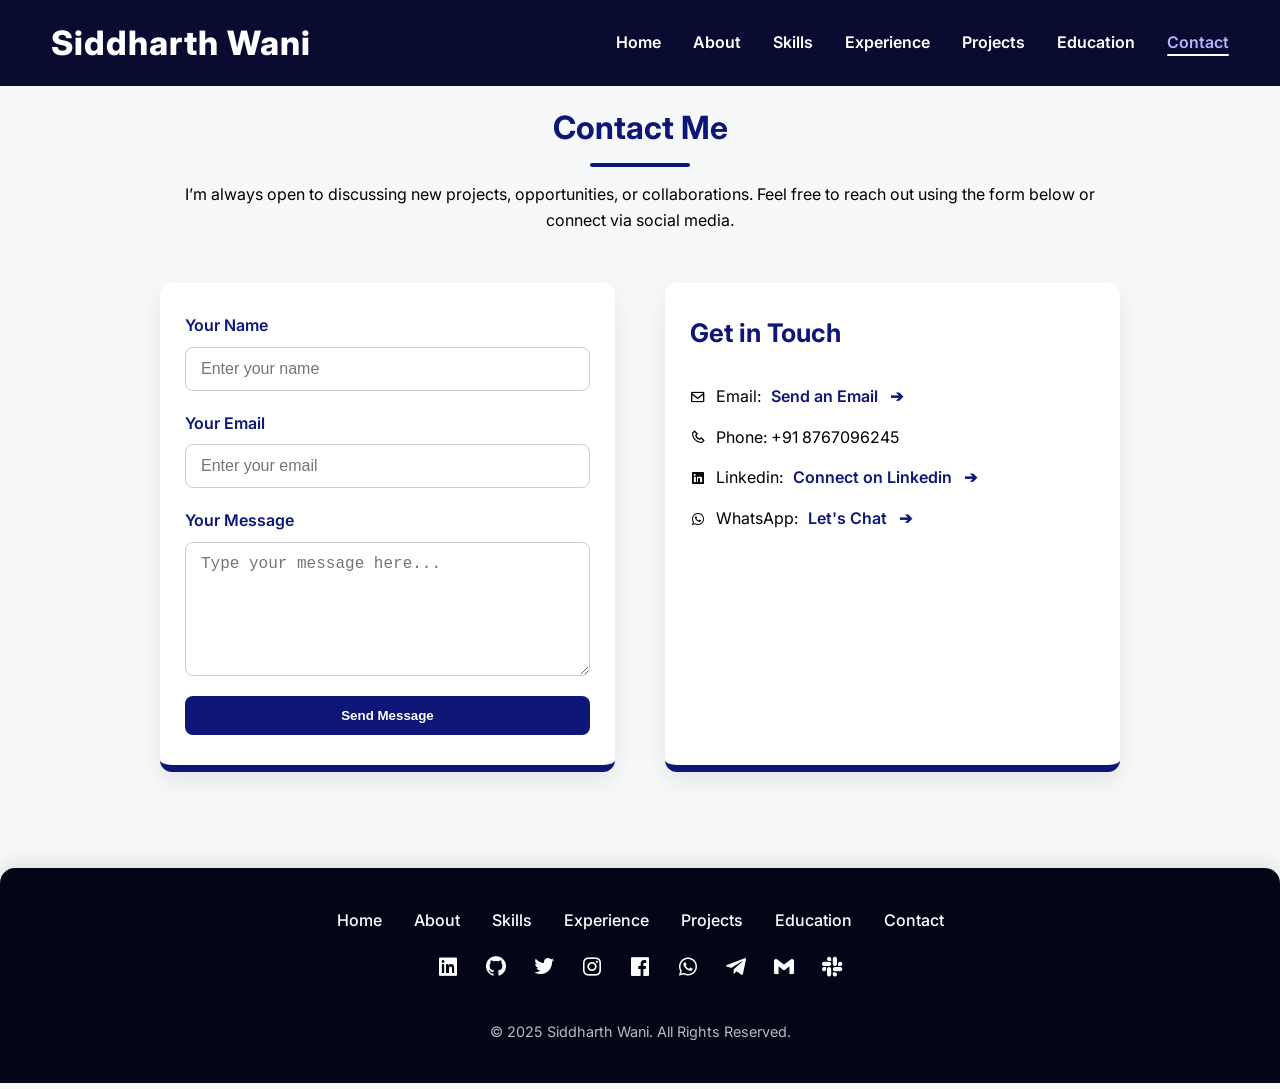
==== contact.html @ 77d68a28 "Add files via upload" ====
<!DOCTYPE html>
<html lang="en">

<head>
  <meta charset="UTF-8">
  <meta name="viewport" content="width=device-width, initial-scale=1.0">
  <title>Contact | Siddharth Wani</title>
  <link href="https://fonts.googleapis.com/css2?family=Inter:wght@400;600;700&display=swap" rel="stylesheet">
  <link rel="stylesheet" href="style.css">
  <link href="https://unpkg.com/boxicons@2.1.4/css/boxicons.min.css" rel="stylesheet">

</head>

<body>
  <!-- Navbar -->
  <header>
    <nav class="navbar">
      <div class="logo">Siddharth Wani</div>
      <ul class="nav-links">
        <li><a href="index.html">Home</a></li>
        <li><a href="about.html">About</a></li>
        <li><a href="skills.html">Skills</a></li>
        <li><a href="experience.html">Experience</a></li>
        <li><a href="projects.html">Projects</a></li>
        <li><a href="education.html">Education</a></li>
        <li><a href="contact.html" class="active">Contact</a></li>
      </ul>
      <div class="hamburger"><span></span><span></span><span></span></div>
    </nav>
  </header>

  <!-- Contact Section -->
  <section class="contact-section">
    <h2>Contact Me</h2>
    <p class="contact-intro">I’m always open to discussing new projects, opportunities, or collaborations. Feel free to
      reach out using the form below or connect via social media.</p>
    <div class="contact-container">
      <form class="contact-form fade-in" action="#" method="post">
        <div class="form-group">
          <label for="name">Your Name</label>
          <input type="text" id="name" name="name" placeholder="Enter your name" required>
        </div>
        <div class="form-group">
          <label for="email">Your Email</label>
          <input type="email" id="email" name="email" placeholder="Enter your email" required>
        </div>
        <div class="form-group">
          <label for="message">Your Message</label>
          <textarea id="message" name="message" rows="6" placeholder="Type your message here..." required></textarea>
        </div>
        <button type="submit" class="btn-primary">Send Message</button>
      </form>
      <div class="contact-info fade-in">
        <h3>Get in Touch</h3>
        <p><i class='bx bx-envelope'></i> Email: <a
            href="https://mail.google.com/mail/?view=cm&fs=1&to=wanisiddharthb@gmail.com&su=Hello%20Siddharth&body=I%20want%20to%20connect%20with%20you"
            target="_blank">Send an Email</a></p>
        <p><i class='bx bx-phone'></i> Phone: +91 8767096245</p>
        <p><i class='bx bxl-linkedin-square'></i> Linkedin: <a href="https://www.linkedin.com/in/siddharthwani/"
            target="_blank">Connect on Linkedin</a></p>
        <p><i class='bx bxl-whatsapp'></i> WhatsApp: <a href="https://wa.me/918767096245" target="_blank">Let's Chat</a></p>

      </div>
  </section>

  <footer class="footer">
  <div class="footer-container">
    <!-- Quick Links -->
    <ul class="footer-links">
      <li><a href="index.html">Home</a></li>
      <li><a href="about.html">About</a></li>
      <li><a href="skills.html">Skills</a></li>
      <li><a href="experience.html">Experience</a></li>
      <li><a href="projects.html">Projects</a></li>
      <li><a href="education.html">Education</a></li>
      <li><a href="contact.html">Contact</a></li>
    </ul>

    <!-- Social Icons -->
<div class="social">
  <a href="https://www.linkedin.com/in/siddharthwani/" target="_blank">
    <i class='bx bxl-linkedin-square'></i>
  </a>
  <a><i class='bx bxl-github'></i></a>
  <a><i class='bx bxl-twitter'></i></a>
  <a href="https://www.instagram.com/siddharthbwani?igsh=bHFyMXdpeGRtMmJ3" target="_blank">
    <i class='bx bxl-instagram'></i>
  </a>
  <a><i class='bx bxl-facebook-square'></i></a>
  <a href="https://wa.me/918767096245" target="_blank">
    <i class='bx bxl-whatsapp'></i>
  </a>
  <a><i class='bx bxl-telegram'></i></a>

 <a href="https://mail.google.com/mail/?view=cm&fs=1&to=wanisiddharthb@gmail.com&su=Hello%20Siddharth&body=I%20want%20to%20connect%20with%20you" target="_blank">
  <i class='bx bxl-gmail'></i>
</a>

  <a><i class='bx bxl-slack'></i></a>
</div>


  <!-- Copyright -->
  <div class="copyright">
    <p>© 2025 Siddharth Wani. All Rights Reserved.</p>
  </div>
</footer>


  <script src="script.js"></script>
</body>

</html>
---- style.css ----
/* ======================================== Global Reset & Body ======================================== */
* {
  margin: 0;
  padding: 0;
  box-sizing: border-box;
  scroll-behavior: smooth;
}

body {
  font-family: 'Inter', sans-serif;
  background: #f7f8fa;
  /* Light professional background */
  color: #1c1c1c;
  line-height: 1.6;
  overflow-x: hidden;
}

a {
  text-decoration: none;
  color: inherit;
}

img {
  max-width: 100%;
  display: block;
}

/* ======================================== Navbar ======================================== */
.navbar {
  display: flex;
  justify-content: space-between;
  align-items: center;
  padding: 1rem 4%;
  background: #090c30;
  box-shadow: 0 2px 12px rgba(0, 0, 0, 0.010);
  position: sticky;
  top: 0;
  z-index: 1000;
  transition: all 0.3s ease;
}

.navbar.scrolled {
  box-shadow: 0 6px 25px rgba(0, 0, 0, 0.5);
}

.navbar .logo {
  font-size: 2.1rem;
  font-weight: 800;
  color: #ffffff;
  /* Dark professional logo color */
  letter-spacing: 1px;
  transition: all 0.3s ease;
}

.navbar .logo:hover {
  color: #afb5fe;
  transform: scale(1.05);
}

.nav-links {
  display: flex;
  gap: 2rem;
  align-items: center;
  
}
.nav-links a {
  -webkit-user-drag: none; /* Safari & Chrome */
  user-drag: none;         /* Standard */
  -webkit-touch-callout: none; /* Disable long-press menu on iOS */
}


.nav-links li {
  list-style: none;
  /* Remove dots */
}

.nav-links li a {
  font-weight: 600;
  color: #ffffff;
  position: relative;
  transition: all 0.3s ease;
}

.nav-links li a.active,
.nav-links li a:hover {
  color: #afb5fe;
}

.nav-links li a::after {
  content: '';
  position: absolute;
  width: 0%;
  height: 2px;
  bottom: -4px;
  left: 0;
  background: #ffffff;
  transition: 0.3s ease;
  border-radius: 2px;
}

.nav-links li a:hover::after,
.nav-links li a.active::after {
  width: 100%;
}

/* Hamburger Menu */
.hamburger {
  display: none;
  flex-direction: column;
  justify-content: space-between;
  width: 30px;
  height: 22px;
  cursor: pointer;
  z-index: 101;
}

.hamburger span {
  display: block;
  height: 3px;
  width: 100%;
  background-color: #ffffff;
  /* Line color */
  border-radius: 2px;
  transition: all 0.3s ease;
}

/* Hamburger Active Animation */
.hamburger.active span:nth-child(1) {
  transform: rotate(45deg) translate(5px, 5px);
}

.hamburger.active span:nth-child(2) {
  opacity: 0;
}

.hamburger.active span:nth-child(3) {
  transform: rotate(-45deg) translate(6px, -6px);
}

/* Nav Links for Mobile */
@media (max-width: 768px) {
  .nav-links {
    display: none;
    flex-direction: column;
    gap: 1.5rem;
    background: #fff;
    position: absolute;
    top: 100%;
    right: 2rem;
    width: 220px;
    padding: 1.5rem;
    box-shadow: 0 10px 25px rgba(0, 0, 0, 0.1);
    border-radius: 12px;
    z-index: 100;
  }

  .nav-links.active {
    display: flex;
  }

  .nav-links li a {
    text-align: left;
    /* Align text left */
    padding: 0.5rem 0;
    font-weight: 600;
    color: #000000;
    transition: color 0.3s;
  }

  .nav-links li a:hover,
  .nav-links li a.active {
    color: #0e1778;
  }

  .hamburger {
    display: flex;
  }
}

/* ======================================== Hero Section ======================================== */
.hero {
  display: flex;
  align-items: center;
  justify-content: space-between;
  padding: 5% 8%;
  flex-wrap: wrap;
  background: #ffffff;
  border-radius: 20px;
  border-bottom: 7px solid #0e1778;
  margin: 2rem auto;
  max-width: 1200px;
  position: relative;
  overflow: hidden;
  box-shadow: 0 15px 45px rgba(0, 0, 0, 0.08);
}

.hero-content {
  flex: 1;
  min-width: 280px;
  z-index: 2;
}

.hero-content h1 {
  font-size: 3.5rem;
  font-weight: 900;
  color: #0e1778;
  margin-bottom: 1rem;
  line-height: 1.2;
}

.hero-content p {
  font-size: 1.2rem;
  color: #000000;
  margin-bottom: 2rem;
}

.hero-content span {
  font-weight: 700;
  color: #0e1778;
}

.hero-btns a {
  display: inline-block;
  padding: 14px 35px;
  border-radius: 50px;
  font-weight: 600;
  margin-right: 1rem;
  transition: all 0.4s;
}

.btn-primary {
  background: #0e1778;
  color: #fff;
}

.btn-primary:hover {
  transform: translateY(-3px);
  box-shadow: 0 10px 25px rgba(61, 90, 128, 0.35);
}

.btn-secondary {
  background: #f0f0f0;
  color: #0e1778;
  border: 1px solid #0e1778;
}

.btn-secondary:hover {
  background: #e0e0e0;
  transform: translateY(-2px);
}

.hero-image img {
  width: 200px;
  border: solid #0e1778 5px;
  height: 200px;
  border-radius: 50%;
  /* Circular image */
  object-fit: cover;
  margin-left: 2rem;
  /* Distance between image and text */
  box-shadow: 0 20px 50px rgba(0, 0, 0, 0.15);
  transition: transform 0.5s ease;
}

.hero-image img:hover {
  transform: translateY(-10px);
}

/* ======================================== Highlights Section ======================================== */
.highlights {
  display: flex;
  justify-content: space-between;
  gap: 2rem;
  border-radius: 10px;
  margin: 3rem auto;
  max-width: 1200px;
  flex-wrap: wrap;
}

.highlight-card {
  flex: 1;
  min-width: 250px;
  background: #ffffff;
  padding: 2rem;
  border-bottom: 6px solid #0e1778;
  border-radius: 15px;
  box-shadow: 0 12px 40px rgba(0, 0, 0, 0.08);
  text-align: center;
  transition: transform 0.3s, box-shadow 0.3s;
}

.highlight-card i {
  font-size: 3rem;
  color: #0e1778;
  margin-bottom: 1rem;
}

.highlight-card h3 {
  font-size: 1.3rem;
  margin-bottom: 0.8rem;
  color: #0e1778;
}

.highlight-card p {
  color: #000000;
  font-size: 0.95rem;
}

.highlight-card:hover {
  transform: translateY(-5px);
  box-shadow: 0 20px 50px rgba(61, 90, 128, 0.2);
}
/* Card container alignment */
.highlight-card {
    background: #fff;
    padding: 25px 20px;
    border-radius: 12px;
    box-shadow: 0 10px 25px rgba(0,0,0,0.08);
    display: flex;
    flex-direction: column;
    align-items: center; /* center content horizontally */
    text-align: center;
    transition: transform 0.3s ease, box-shadow 0.3s ease;
}

.highlight-card:hover {
    transform: translateY(-5px);
    box-shadow: 0 15px 35px rgba(0,0,0,0.15);
}

/* Logo container to center logos */
.highlight-logo-container {
    width: 80px;      /* adjust container size */
    height: 80px;     /* adjust container size */
    display: flex;
    align-items: center;
    justify-content: center;
    margin-bottom: 15px;
}

/* Logo styling */
.highlight-logo {
    max-width: 100%;
    max-height: 100%;
    object-fit: contain; /* keeps logo proportion */
}

/* ======================================== Responsive Media Queries ======================================== */
@media (max-width: 1024px) {
  .hero {
    flex-direction: column-reverse;
    text-align: center;
  }

  .hero-image img {
    margin-left: 0;
    margin-bottom: 2rem;
  }

  .hero-btns a {
    margin-bottom: 1rem;
  }
}

@media (max-width: 768px) {
  .nav-links {
    display: none;
    flex-direction: column;
    gap: 1rem;
    background: #ffffff;
    position: absolute;
    top: 100%;
    right: 0;
    width: 100%;
    padding: 1.5rem 0;
    box-shadow: 0 5px 20px rgba(0, 0, 0, 0.1);
  }

  .nav-links.active {
    display: flex;
  }

  .hamburger {
    display: flex;
  }
}

/* ======================================== Footer - Professional & Responsive ======================================== */
.footer {
  background: #0e1778;
  /* Dark corporate color */
  color: #fff;
  padding: 3rem 4%;
  border-radius: 15px 15px 0 0;
  box-shadow: 0 -5px 20px rgba(0, 0, 0, 0.1);
}

.footer-container {
  display: flex;
  justify-content: space-between;
  align-items: flex-start;
  flex-wrap: wrap;
  max-width: 1200px;
  margin: auto;
  gap: 2rem;
}

/* Logo in Footer */
.footer-logo {
  font-size: 1.8rem;
  font-weight: 800;
  color: #fff;
  margin-bottom: 1rem;
}

/* Footer Links */
.footer-links {
  display: flex;
  flex-wrap: wrap;
  gap: 1.5rem;
}

.footer-links li {
  list-style: none;
  /* Remove bullet points */
}

.footer-links li a {
  color: #fff;
  font-weight: 500;
  transition: all 0.3s ease;
}

.footer-links li a:hover {
  color: #4f46e5;
  /* Hover effect matching site colors */
  transform: translateY(-2px);
}

/* Social Icons */
.footer-social {
  display: flex;
  gap: 1.5rem;
}

.footer-social a {
  font-size: 1.5rem;
  color: #fff;
  transition: all 0.3s ease;
}

.footer-social a:hover {
  color: #4f46e5;
  transform: translateY(-2px);
}

/* Footer bottom copyright text */
.footer-bottom {
  width: 100%;
  text-align: center;
  margin-top: 2rem;
  font-size: 0.9rem;
  color: rgba(255, 255, 255, 0.7);
}

/* Responsive Footer */
@media (max-width: 768px) {
  .footer-container {
    flex-direction: column;
    align-items: center;
    text-align: center;
    gap: 1.5rem;
  }

  .footer-links,
  .footer-social {
    justify-content: center;
    gap: 1rem;
  }
}

/* ========================================
   About Page Advanced CSS
======================================== */
.about-section {
  max-width: 1000px;
  margin: 1.5rem auto;
  display: flex;
  flex-direction: column;
  gap: 2rem;
  padding: 0 2rem;
}

.section-title {
  text-align: center;
  font-size: 2rem;
  font-weight: 900;
  color: #0e1778;
  margin-bottom: 1rem;
  position: relative;
}

.section-title::after {
  content: '';
  width: 90px;
  height: 4px;
  background: linear-gradient(90deg, #2c278c, #0e1778);
  display: block;
  margin: 0.5rem auto 0;
  border-radius: 2px;
}

/* Card Styles */
.about-card {
  background: #fff;
  padding: 2.5rem;
  border-bottom: 7px solid #0e1778;
  border-radius: 20px;
  box-shadow: 0 15px 40px rgba(79,70,229,0.08);
  transition: transform 0.4s ease, box-shadow 0.4s ease;
  position: relative;
  overflow: hidden;
}



/* Card hover */
.about-card:hover {
  transform: translateY(-8px);
  box-shadow: 0 30px 70px rgba(79,70,229,0.2);
}

/* Card headings with icon */
.about-card h3 {
  font-size: 1.6rem;
  color: #0e1778;
  display: flex;
  align-items: center;
  gap: 0.6rem;
  margin-bottom: 1.2rem;
  transition: color 0.3s;
}

.about-card h3 i {
  font-size: 1.8rem;
  transition: transform 0.3s, color 0.3s;
}

.about-card:hover h3 i {
  transform: rotate(15deg) scale(1.2);
  color: #0e1778;
}

/* Paragraphs */
.about-card p {
  color: #000000;
  line-height: 1.8;
  font-size: 1rem;
  transition: color 0.3s;
}

.about-card:hover p {
  color: #000000;
}

/* Lists */
.about-card ul {
  padding-left: 1.5rem;
}

.about-card ul li {
  margin-bottom: 1rem;
  color: #000000;
  font-size: 1rem;
  position: relative;
  transition: transform 0.3s, color 0.3s;
}

.about-card ul li::before {
  content: '•';
  position: absolute;
  left: -1.3rem;
  color: #4f46e5;
  font-weight: bold;
}

.about-card ul li:hover {
  transform: translateX(5px);
  color: #0e1778;
}

/* Fade-in animation for cards */
.fade-in {
  opacity: 0;
  transform: translateY(30px);
  transition: all 0.8s ease-out;
}

.fade-in.appear {
  opacity: 1;
  transform: translateY(0);
}

/* ========================================
   Responsive
======================================== */
@media (max-width: 1024px) {
  .about-section {
    padding: 0 1.5rem;
    gap: 2rem;
  }

  .section-title {
    font-size: 2.4rem;
  }

  .about-card {
    padding: 2rem;
  }

  .about-card h3 {
    font-size: 1.5rem;
  }
}

@media (max-width: 768px) {
  .about-section {
    padding: 0 1rem;
  }

  .section-title {
    font-size: 2rem;
  }

  .about-card h3 {
    font-size: 1.3rem;
  }

  .about-card {
    padding: 1.8rem;
  }
}


/* ======================================== Skills Section ======================================== */
.skills-section {
  max-width: 1100px;
  margin: 2rem auto;
  padding: 0 1rem;
  text-align: center;
}

/* Section Heading */
.skills-section h2 {
  font-size: 2rem;
  font-weight: 800;
  color: #0e1778;
  margin-bottom: 2.55rem;
  position: relative;
  display: block; /* ensures full-width centering */
  text-align: center;
}

.skills-section h2::after {
  content: '';
  width: 100px;
  height: 4px;
  background: #0e1778;
  display: block;
  margin: 0.6rem auto 0;
  border-radius: 2px;
}

/* Big Card Container */
.skills-wrapper {
  background: #ffffff;
  border-radius: 20px;
  box-shadow: 0 10px 30px rgba(0,0,0,0.1);
  padding: 3rem 2rem;
  max-width: 1000px;
  margin: 0 auto;
}

/* Skills Grid Layout */
.skills-container {
  display: grid;
  grid-template-columns: repeat(auto-fit, minmax(220px, 1fr));
  gap: 1.5rem;
  justify-items: center;
  margin-top: 1.5rem;
}

/* Skill Card Styling */
.skill-card {
  background: linear-gradient(135deg, #ffffff, #f0f0f7);
  padding: 1.3rem 1rem;
  border-radius: 12px;
  border-bottom: 7px solid #0e1778;
  box-shadow: 0 5px 15px rgba(0,0,0,0.08);
  transition: transform 0.3s, box-shadow 0.3s, background 0.3s;
  position: relative;
  display: flex;
  flex-direction: column;
  align-items: center;
  width: 100%;
  max-width: 260px; /* smaller card width */
}

.skill-card:hover {
  transform: translateY(-5px);
  box-shadow: 0 10px 25px rgba(79,70,229,0.15);
  background: linear-gradient(135deg, #e0e0ff, #f0f0ff);
}

/* Icon Styling */
.skill-icon {
  width: 45px;
  height: 45px;
  margin-bottom: 0.8rem;
  object-fit: contain;
  display: block;
  transition: transform 0.3s ease;
}

.skill-card:hover .skill-icon {
  transform: scale(1.08);
}

/* Skill Title */
.skill-card h3 {
  font-size: 1.2rem;
  font-weight: 700;
  margin-bottom: 0.6rem;
  color: #0e1778;
  text-align: center;
}

/* Skill Description */
.skill-card p {
  font-size: 0.9rem;
  color: #000000;
  line-height: 1.4;
  text-align: center;
  
  margin: 0;
}

/* Fade-in Animation */
.fade-in {
  opacity: 0;
  transform: translateY(30px);
  transition: all 0.8s ease-out;
}

.fade-in.appear {
  opacity: 1;
  transform: translateY(0);
}

/* Responsive */
@media (max-width: 768px) {
  .skills-section h2 {
    font-size: 2rem;
  }

  .skills-wrapper {
    padding: 2rem 1rem;
  }

  .skill-card {
    max-width: 200px;
    padding: 1rem 0.8rem;
  }

  .skill-icon {
    width: 40px;
    height: 40px;
  }

  .skill-card h3 {
    font-size: 1rem;
  }

  .skill-card p {
    font-size: 0.85rem;
  }
}

/* ===========================
   Experience Section - Clean Stylish Cards
=========================== */
.experience-section {
    max-width: 1000px;
    margin: 2.1rem auto;
    padding: 80px 20px;
    font-family: 'Inter', sans-serif;
}

/* Section Heading */
.experience-section h2 {
    text-align: center;
    font-size: 2rem;
    font-weight: 700;
    color: #0e1778;
    margin-top: -6rem;
    margin-bottom: 2.55rem;
    position: relative;
}

.experience-section h2::after {
    content: '';
    display: block;
    width: 80px;
    height: 4px;
    background: linear-gradient(90deg,#023b79,#0e1778);
    margin: 10px auto 0;
    border-radius: 2px;
}

/* Timeline container */
.timeline {
    display: flex;
    flex-direction: column;
    gap: 40px;
    margin-bottom: 7rem;
}

/* Timeline entry card */
.timeline-entry {
    position: relative;
    background: #fff;
    padding: 25px 30px;
    border-bottom: 6px solid #0e1778;
    border-radius: 10px;
    box-shadow: 0 10px 20px rgba(0,0,0,0.08);
    transition: transform 0.3s ease, box-shadow 0.3s ease;
}

.timeline-entry:hover {
    transform: translateY(-5px);
    box-shadow: 0 15px 35px rgba(0,0,0,0.12);
}

/* Entry heading and date */
.timeline-content h3 {
    font-size: 1.8rem;
    font-weight: 700;
    margin-bottom: 8px;
    color: #0e1778;
}

.timeline-content .timeline-date {
    font-size: 0.95rem;
    font-style: italic;
    color: #000000;
    margin-bottom: 15px;
    display: block;
}

/* Paragraphs and lists */
.timeline-content p,
.timeline-content ul {
    font-size: 1rem;
    line-height: 1.7;
    color: #000000;
}

.timeline-content ul li {
    margin-bottom: 10px;
}

/* Fade-in animation */
.fade-in {
    opacity: 0;
    transform: translateY(20px);
    animation: fadeInSlide 0.8s forwards;
}


@keyframes fadeInSlide {
    to {
        opacity: 1;
        transform: translateY(0);
    }
}

/* Responsive */
@media screen and (max-width: 768px) {
    .timeline-entry {
        padding-left: 20px;
        border-bottom: 6px solid #0e1778;
    }
}
/* ===========================
   Projects Section - Clean Modern Cards
=========================== */
.projects-section {
    max-width: 1000px;
     margin: -3.5rem auto;
    padding: 80px 20px;
    font-family: 'Inter', sans-serif;
}

.projects-section .container {
    display: flex;
    flex-direction: column;
    gap: 60px;
}

/* Section Title */
.projects-section .section-title {
    text-align: center;
    font-size: 2rem;
    font-weight: 700;
    color: #0e1778;
    margin-bottom: 50px;
    position: relative;
}

.projects-section .section-title::after {
    content: '';
    display: block;
    width: 80px;
    height: 4px;
    background: linear-gradient(90deg, #093667, #0e1778);
    margin: 10px auto 0;
    border-radius: 2px;
}

/* Project entry card */
.project-entry {
    background: #fff;
    margin-top: -5rem;
    padding: 25px 30px;
    border-radius: 12px;
    border-bottom: 7px solid #0e1778;
    box-shadow: 0 10px 20px rgba(0,0,0,0.08);
    transition: transform 0.3s ease, box-shadow 0.3s ease;
}

.project-entry:hover {
    transform: translateY(-5px);
    box-shadow: 0 15px 35px rgba(0,0,0,0.15);
}

/* Project content */
.project-content h2.project-title {
    font-size: 1.8rem;
    font-weight: 700;
    color: #0e1778;
    margin-bottom: 6px;
}

.project-content .project-date {
    font-size: 0.95rem;
    font-style: italic;
    color: #000000;
    margin-bottom: 15px;
    display: block;
}

/* Paragraphs */
.project-content p {
    font-size: 1rem;
    line-height: 1.7;
    color: #000000;
    margin-bottom: 15px;
}

/* Lists without bullets */
.project-content ul {
    list-style: none; /* remove bullets */
    padding-left: 0;
    margin: 0 0 15px 0;
}

.project-content ul li {
    margin-bottom: 12px;
    line-height: 1.6;
}

/* Fade-in animation for entries */
.fade-in {
    opacity: 0;
    transform: translateY(20px);
    animation: fadeInSlide 0.8s forwards;
}

@keyframes fadeInSlide {
    to {
        opacity: 1;
        transform: translateY(0);
    }
}

/* Responsive design */
@media screen and (max-width: 768px) {
    .project-entry {
        padding: 20px;
        border-bottom: 7px solid #0e1778;
    }
}
/* Lists in Projects */
.project-content ul {
    padding-left: 1.5rem;
    list-style: none; /* remove default bullets */
}

.project-content ul li {
    margin-bottom: 1rem;
    color: #000000;
    font-size: 1rem;
    position: relative;
    transition: transform 0.3s ease, color 0.3s ease;
}

/* Optional: custom bullet */
.project-content ul li::before {
    content: '•'; /* custom bullet */
    position: absolute;
    left: -1.3rem;
    color: #0e1778; /* accent color */
    font-weight: bold;
}

/* Hover effect for list items */
.project-content ul li:hover {
    transform: translateX(5px);
    color: #0e1778; /* change color on hover */
}

/* Fade-in animation for project cards or list items */
.fade-in {
    opacity: 0;
    transform: translateY(30px);
    transition: all 0.8s ease-out;
}

.fade-in.appear {
    opacity: 1;
    transform: translateY(0);
}

/* ===========================
   Education Section - Grid with Logos Centered
=========================== */
.education-section {
    max-width: 1200px;
    margin: -4rem auto;
    padding: 80px 20px;
    font-family: 'Inter', sans-serif;
}

.education-section h2 {
    text-align: center;
    font-size: 2rem;
    font-weight: 700;
    color: #0e1778;
    margin-bottom: 60px;
    position: relative;
}

.education-section h2::after {
    content: '';
    display: block;
    width: 100px;
    height: 4px;
    background: linear-gradient(90deg, #0e1778, #0e1778);
    margin: 10px auto 0;
    border-radius: 2px;
}

.education-container {
    display: grid;
    grid-template-columns: repeat(auto-fit, minmax(300px, 1fr));
    gap: 30px;
}

/* Education Card */
.education-card {
    background: #fff;
    margin-top: -1.5rem;
    margin-bottom: 9rem;
    padding: 30px 25px;
    border-bottom: 7px solid #0e1778;
    border-radius: 12px;
    box-shadow: 0 10px 25px rgba(0,0,0,0.08);
    transition: transform 0.3s ease, box-shadow 0.3s ease;
    text-align: center;
    display: flex;
    flex-direction: column;
    align-items: center;
    justify-content: flex-start;
}

.education-card:hover {
    transform: translateY(-5px);
    box-shadow: 0 15px 40px rgba(0,0,0,0.15);
}

/* Education Logo - centered & fitted */
.education-card .edu-logo {
    width: 100px;       /* fixed width */
    height: 100px;      /* fixed height */
    object-fit: contain; /* preserve aspect ratio */
    margin-bottom: 20px;
    display: block;
}

/* Card headings and text */
.education-card h3 {
    font-size: 1.6rem;
    font-weight: 700;
    margin-bottom: 8px;
    color: #0e1778;
    text-align: center;
}

.education-card span {
    display: block;
    font-size: 0.95rem;
    color: #000000;
    margin-bottom: 12px;
    font-style: italic;
    text-align: center;
}

.education-card p {
    font-size: 1rem;
    line-height: 1.6;
    color: #000000;
    text-align: center;
}

/* Fade-in animation */
.fade-in {
    opacity: 0;
    transform: translateY(30px);
    transition: all 0.8s ease-out;
}

.fade-in.appear {
    opacity: 1;
    transform: translateY(0);
}

/* Responsive Adjustments */
@media screen and (max-width: 768px) {
    .education-card {
        width: 100%;
        padding: 25px 20px;
    }

    .education-card .edu-logo {
        width: 80px;
        height: 80px;
        margin-bottom: 15px;
    }
}


/* ===========================
   Contact Section
=========================== */
.contact-section {
    max-width: 1000px;
    margin: -4rem auto;
    padding: 80px 20px;
    font-family: 'Inter', sans-serif;
}

.contact-section h2 {
    text-align: center;
    font-size: 2rem;
    font-weight: 700;
    color: #0e1778;
    margin-bottom: 15px;
    position: relative;
}

.contact-section h2::after {
    content: '';
    display: block;
    width: 100px;
    height: 4px;
    background: linear-gradient(90deg, #0e1778, #0e1778);
    margin: 10px auto 0;
    border-radius: 2px;
}

.contact-intro {
    text-align: center;
    font-size: 1rem;
    color: #000000;
    margin-bottom: 50px;
    line-height: 1.6;
}

/* Contact container: two columns */
.contact-container {
    display: grid;
    grid-template-columns: repeat(auto-fit, minmax(300px, 1fr));
    gap: 50px;
    margin-bottom: 5rem;
    
}

/* Contact form */
.contact-form {
    background: #fff;
    padding: 30px 25px;
    border-bottom: 7px solid #0e1778;
    border-radius: 12px;
    box-shadow: 0 10px 25px rgba(0,0,0,0.08);
    display: flex;
    flex-direction: column;
    transition: transform 0.3s ease, box-shadow 0.3s ease;
}

.contact-form:hover {
    transform: translateY(-5px);
    box-shadow: 0 15px 35px rgba(0,0,0,0.15);
}

.contact-form .form-group {
    display: flex;
    flex-direction: column;
    margin-bottom: 20px;
}

.contact-form label {
    font-weight: 600;
    margin-bottom: 8px;
    color: #0e1778;
}

.contact-form input,
.contact-form textarea {
    padding: 12px 15px;
    border: 1px solid #ccc;
    border-radius: 8px;
    font-size: 1rem;
    transition: all 0.3s ease;
}

.contact-form input:focus,
.contact-form textarea:focus {
    outline: none;
    border-color: #0e1778;
    box-shadow: 0 0 5px rgba(0,123,255,0.3);
}

.contact-form button.btn-primary {
    padding: 12px 20px;
    background: #0e1778;
    color: #fff;
    font-weight: 600;
    border: none;
    border-radius: 8px;
    cursor: pointer;
    transition: background 0.3s ease, transform 0.2s ease;
}

.contact-form button.btn-primary:hover {
    background: #0056b3;
    transform: translateY(-2px);
}

/* Contact info */
.contact-info {
    background: #fff;
    padding: 30px 25px;
    border-radius: 12px;
    border-bottom: 7px solid #0e1778;
    box-shadow: 0 10px 25px rgba(0,0,0,0.08);
    display: flex;
    flex-direction: column;
    gap: 15px;
    transition: transform 0.3s ease, box-shadow 0.3s ease;
}

.contact-info:hover {
    transform: translateY(-5px);
    box-shadow: 0 15px 35px rgba(0,0,0,0.15);
}

.contact-info h3 {
    font-size: 1.6rem;
    font-weight: 700;
    color: #0e1778;
    margin-bottom: 15px;
}

.contact-info p {
    font-size: 1rem;
    color: #000000;
    display: flex;
    align-items: center;
    gap: 10px;
}

.contact-info a {
    color: #0e1778;
    text-decoration: none;
    transition: color 0.3s ease;
}

.contact-info a:hover {
    color: #0056b3;
}

/* Fade-in animation */
.fade-in {
    opacity: 0;
    transform: translateY(30px);
    transition: all 0.8s ease-out;
}

.fade-in.appear {
    opacity: 1;
    transform: translateY(0);
}
.contact-info a {
    position: relative;
    color: #0e1778;
    font-weight: 600;
    text-decoration: none;
    padding-right: 25px; /* space for the arrow */
}

.contact-info a::after {
    content: '➔';  /* arrow symbol */
    position: absolute;
    right: 0;
    top: 50%;
    transform: translateY(-50%);
    font-size: 1rem;
    animation: floatArrow 1.2s infinite ease-in-out;
}

/* subtle floating animation */
@keyframes floatArrow {
    0%   { transform: translateY(-50%) translateX(0); }
    50%  { transform: translateY(-50%) translateX(5px); }
    100% { transform: translateY(-50%) translateX(0); }
}

/* Responsive */
@media screen and (max-width: 768px) {
    .contact-container {
        grid-template-columns: 1fr;
        gap: 30px;
    }
}

/* ========================================
   Footer Styles
======================================== */
.footer {
  background: #040618;
  color: #fff;
  padding: 2.5rem 1rem;
}

.footer-container {
  display: flex;
  flex-wrap: wrap;
  justify-content: center;  /* center horizontally */
  align-items: center;
  gap: 2rem;
  text-align: center;
}

.footer-links {
  display: flex;
  flex-wrap: wrap;
  justify-content: center;
  gap: 1.5rem;
  list-style: none;
  padding: 0;
  margin: 0;
}
/* Footer - Prevent text selection and dragging */
.footer,
.footer * {
  user-select: none;           /* Standard */
  -webkit-user-select: none;   /* Safari */
  -moz-user-select: none;      /* Firefox */
  -ms-user-select: none;       /* IE10+ */
  
  -webkit-user-drag: none;     /* Prevent dragging links/images */
  user-drag: none;
}

.footer-links li a {
  color: #fff;
  font-weight: 500;
  transition: color 0.3s ease;
}

.footer-links li a:hover {
  color: #6b64ff;
}

.social {
  display: flex;
  gap: 1.5rem;
  justify-content: center;
}

.social a {
  font-size: 1.5rem;
  color: #fff;
  transition: color 0.3s ease;
}

.social a:hover {
  color: #6e67ff;
}

.footer .copyright {
  width: 100%;
  margin-top: 1.5rem;
  font-size: 0.9rem;
  color: #bbb;
  text-align: center;
}

/* ========================================
   Responsive for Mobile Devices
======================================== */
@media (max-width: 768px) {
  .footer-container {
    flex-direction: column; /* stack containers vertically but keep links and icons inline inside */
    gap: 1rem;
  }

  .footer-links {
    flex-direction: row; /* keep links in a row */
    gap: 1rem;
  }

  .social {
    flex-direction: row; /* keep icons in a row */
    gap: 1rem;
  }
}
/* ===========================
   Footer - Desktop Center
=========================== */
@media (min-width: 769px) {
  .footer-container {
    display: flex;
    flex-direction: column; /* stack links + icons vertically */
    align-items: center; /* center everything */
    justify-content: center;
    gap: 1rem; /* spacing between links and icons */
  }

  .footer-links {
    display: flex;
    gap: 2rem;
    justify-content: center; /* center links in one row */
    flex-wrap: wrap;
  }

  .social {
    display: flex;
    gap: 1.5rem;
    justify-content: center; /* center icons in one row */
  }

  .footer .copyright {
    text-align: center;
    margin-top: 1rem;
  }
}

/* ======================================== Fade-in Animation ======================================== */
.fade-in {
  opacity: 0;
  transform: translateY(40px);
  transition: all 0.8s ease-out;
}

.fade-in.appear {
  opacity: 1;
  transform: translateY(0);
}

/* ======================================== Media Queries ======================================== */
@media (max-width: 1024px) {
  .home-section {
    flex-direction: column-reverse;
    text-align: center;
  }

  .home-image img {
    max-width: 300px;
  }
}

@media (max-width: 768px) {
  .nav-links {
    display: none;
    flex-direction: column;
    gap: 1.5rem;
    background: #fff;
    position: absolute;
    top: 100%;
    right: 2rem;
    width: 220px;
    padding: 2rem;
    box-shadow: 0 10px 25px rgba(0, 0, 0, 0.1);
    border-radius: 12px;
  }

  .nav-links.active {
    display: flex;
  }

  .hamburger {
    display: flex;
  }
}
/* Modal Overlay */
.modal {
  display: none; /* hidden by default */
  position: fixed;
  top: 0;
  left: 0;
  width: 100%;
  height: 100%;
  background: rgba(0,0,0,0.5);
  justify-content: center;
  align-items: center;
  z-index: 10000;
}

/* Modal Box */
.modal-content {
  background: #fff;
  padding: 2rem 2.5rem;
  border-radius: 12px;
  text-align: center;
  max-width: 400px;
  box-shadow: 0 15px 40px rgba(0,0,0,0.2);
  animation: slideDown 0.3s ease-out;
}

/* Buttons Container */
.modal-buttons {
  display: flex;
  justify-content: center;
  gap: 1rem;
  margin-top: 1.5rem;
}

/* Yes Button */
.btn-yes {
  padding: 10px 20px;
  background: #0e1778;
  color: #fff;
  border: none;
  border-radius: 8px;
  cursor: pointer;
  font-weight: 600;
  transition: all 0.3s ease;
}
.btn-yes:hover {
  background: #0e1778;
  transform: translateY(-2px);
}

/* No Button */
.btn-no {
  padding: 10px 20px;
  background: #e0e0e0;
  color: #000000;
  border: none;
  border-radius: 8px;
  cursor: pointer;
  font-weight: 600;
  transition: all 0.3s ease;
}
.btn-no:hover {
  background: #cfcfcf;
  transform: translateY(-2px);
}

/* Slide Down Animation */
@keyframes slideDown {
  from { transform: translateY(-50px); opacity: 0; }
  to { transform: translateY(0); opacity: 1; }
}
/* =======================
   Custom Popup Modal
   ======================= */

.popup-overlay {
  position: fixed;
  top: 0;
  left: 0;
  width: 100%;
  height: 100%;
  background: rgba(0, 0, 0, 0.6);
  display: none;
  align-items: center;
  justify-content: center;
  z-index: 999;
}

.popup {
  background: #fff;
  padding: 25px 30px;
  border-radius: 15px;
  box-shadow: 0 4px 20px rgba(0, 0, 0, 0.2);
  text-align: center;
  max-width: 400px;
  width: 90%;
  animation: popupFade 0.3s ease;
}

.popup h3 {
  margin-bottom: 10px;
  color: #0e1778
}

.popup p {
  color: #000000;
  font-size: 15px;
  margin-bottom: 20px;
}

.popup-buttons {
  display: flex;
  justify-content: center;
  gap: 10px;
}

.popup button {
  padding: 8px 16px;
  border: none;
  border-radius: 6px;
  cursor: pointer;
  font-weight: 600;
  transition: all 0.2s ease;
}

.popup .btn-confirm {
  background: #0e1778;
  color: #fff;
}

.popup .btn-cancel {
  background: #ccc;
}

.popup .btn-confirm:hover {
  background: #0e1778;
}

.popup .btn-cancel:hover {
  background: #aaa;
}

/* Success popup */
.popup.success {
  background: #e9ffe9;
  border: 2px solid #4caf50;
}

/* Animation */
@keyframes popupFade {
  from {
    opacity: 0;
    transform: scale(0.8);
  }
  to {
    opacity: 1;
    transform: scale(1);
  }
}
/* Disable text selection globally */
body {
  user-select: none;       /* Standard */
  -webkit-user-select: none; /* Safari */
  -moz-user-select: none;    /* Firefox */
  -ms-user-select: none;     /* IE10+ */
}

/* Optional: Allow selection in input fields, textareas */
input, textarea {
  user-select: text;
}
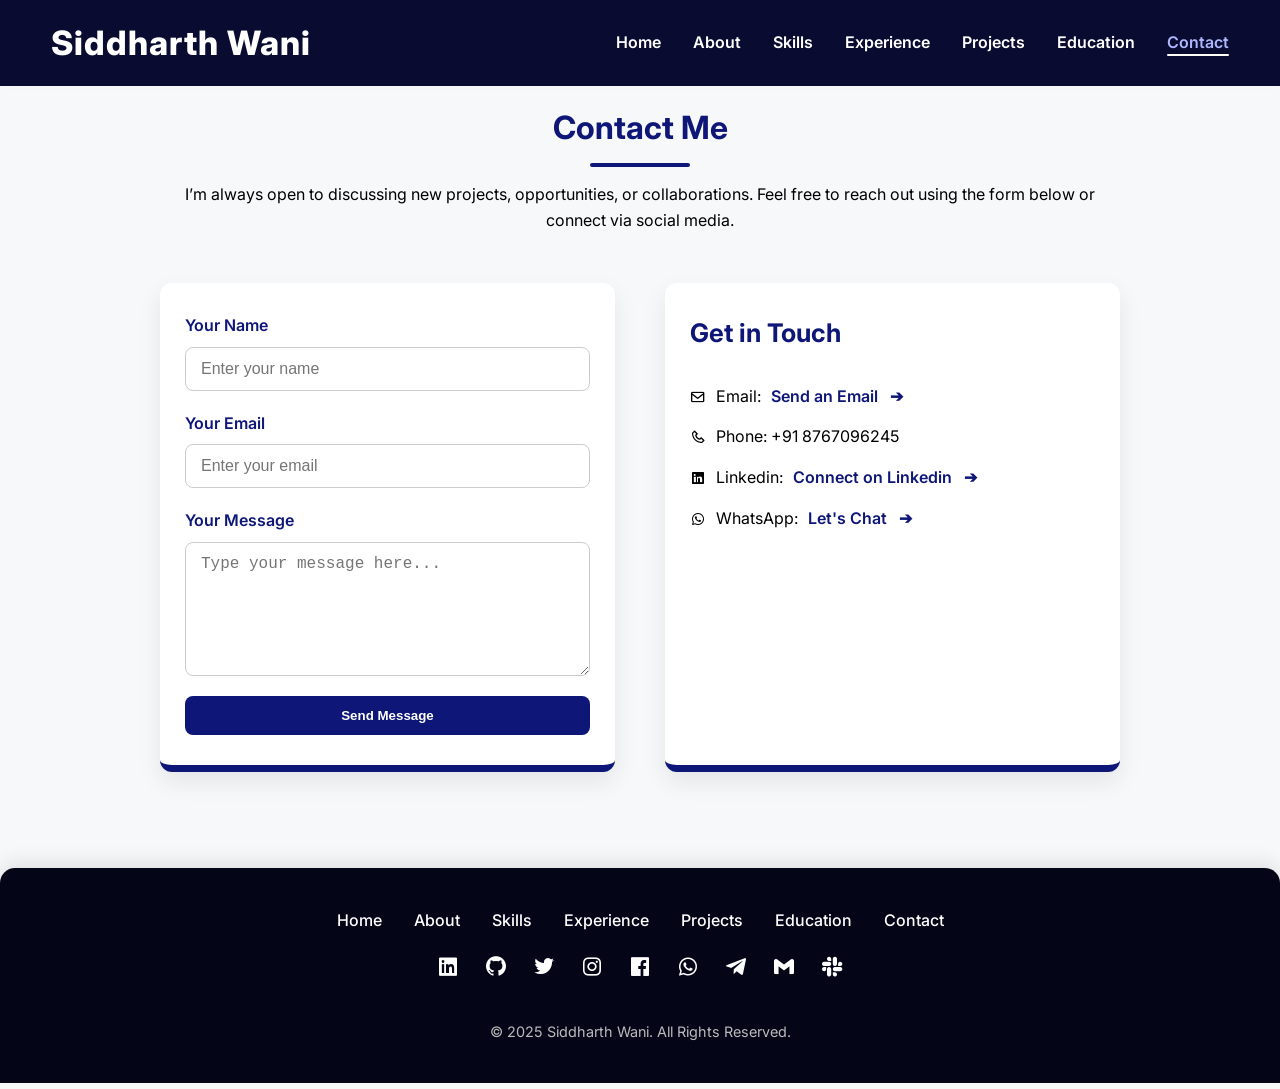
==== commit 633aadbe: "Update contact.html" ====
--- a/contact.html
+++ b/contact.html
@@ -53,7 +53,7 @@
       <div class="contact-info fade-in">
         <h3>Get in Touch</h3>
         <p><i class='bx bx-envelope'></i> Email: <a
-            href="https://mail.google.com/mail/?view=cm&fs=1&to=wanisiddharthb@gmail.com&su=Hello%20Siddharth&body=I%20want%20to%20connect%20with%20you"
+            href="mailto:wanisiddharthb@gmail.com?subject=Hello%20Siddharth&body=I%20want%20to%20connect%20with%20you"
             target="_blank">Send an Email</a></p>
         <p><i class='bx bx-phone'></i> Phone: +91 8767096245</p>
         <p><i class='bx bxl-linkedin-square'></i> Linkedin: <a href="https://www.linkedin.com/in/siddharthwani/"
@@ -110,4 +110,5 @@
   <script src="script.js"></script>
 </body>
 
-</html>+
+</html>
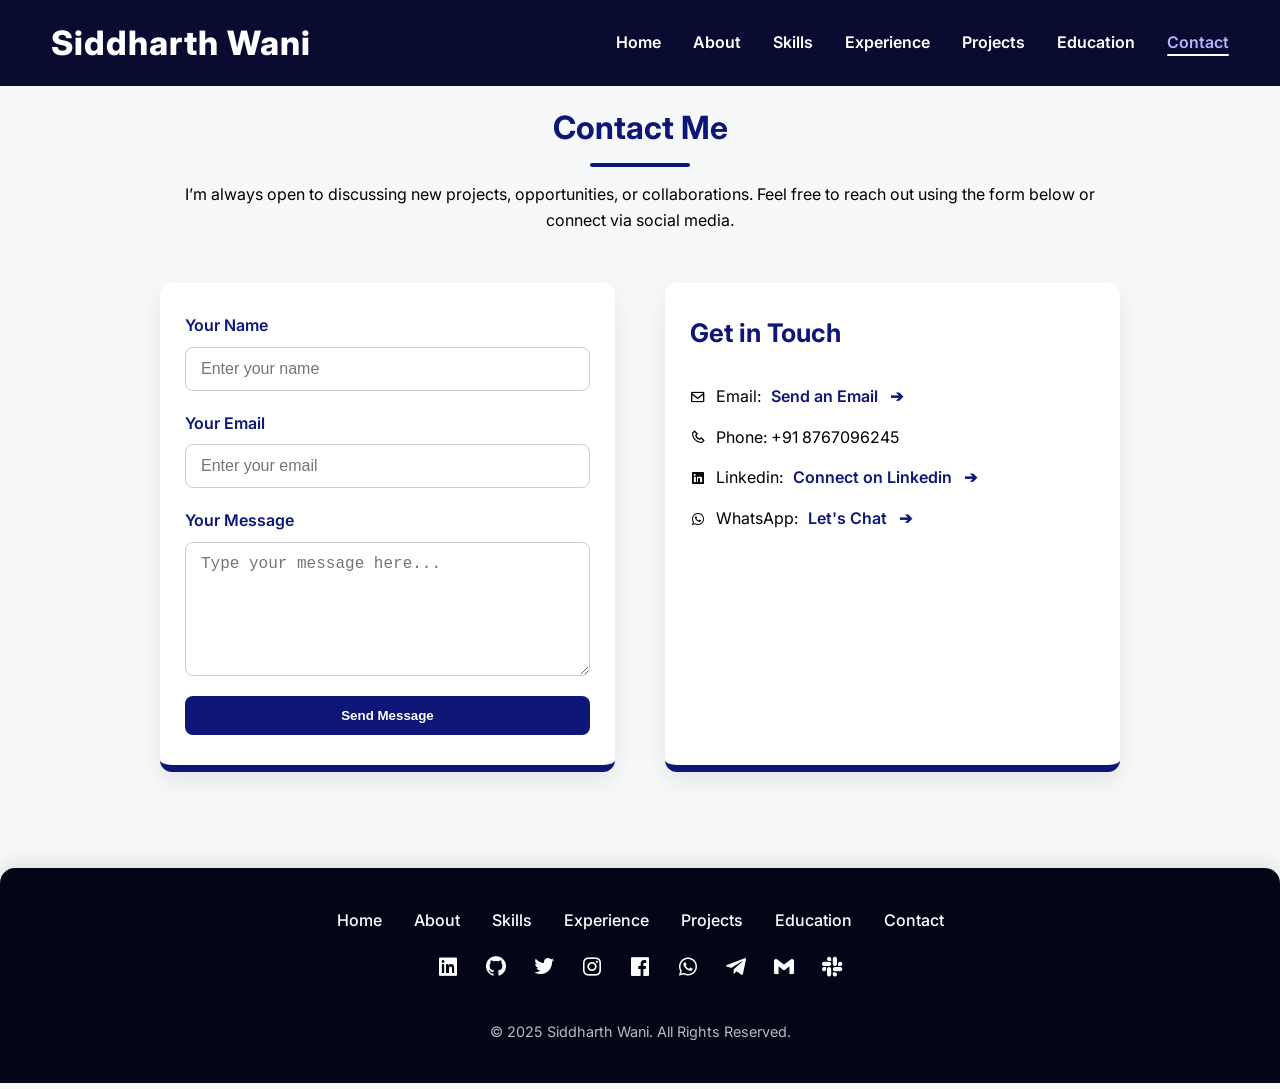
==== commit b783b0db: "Update contact.html" ====
--- a/contact.html
+++ b/contact.html
@@ -52,9 +52,11 @@
       </form>
       <div class="contact-info fade-in">
         <h3>Get in Touch</h3>
-        <p><i class='bx bx-envelope'></i> Email: <a
-            href="mailto:wanisiddharthb@gmail.com?subject=Hello%20Siddharth&body=I%20want%20to%20connect%20with%20you"
-            target="_blank">Send an Email</a></p>
+        <p>
+  <i class='bx bx-envelope'></i> Email:
+  <a id="emailLink">Send an Email</a>
+</p>
+
         <p><i class='bx bx-phone'></i> Phone: +91 8767096245</p>
         <p><i class='bx bxl-linkedin-square'></i> Linkedin: <a href="https://www.linkedin.com/in/siddharthwani/"
             target="_blank">Connect on Linkedin</a></p>
@@ -112,3 +114,4 @@
 
 
 </html>
+
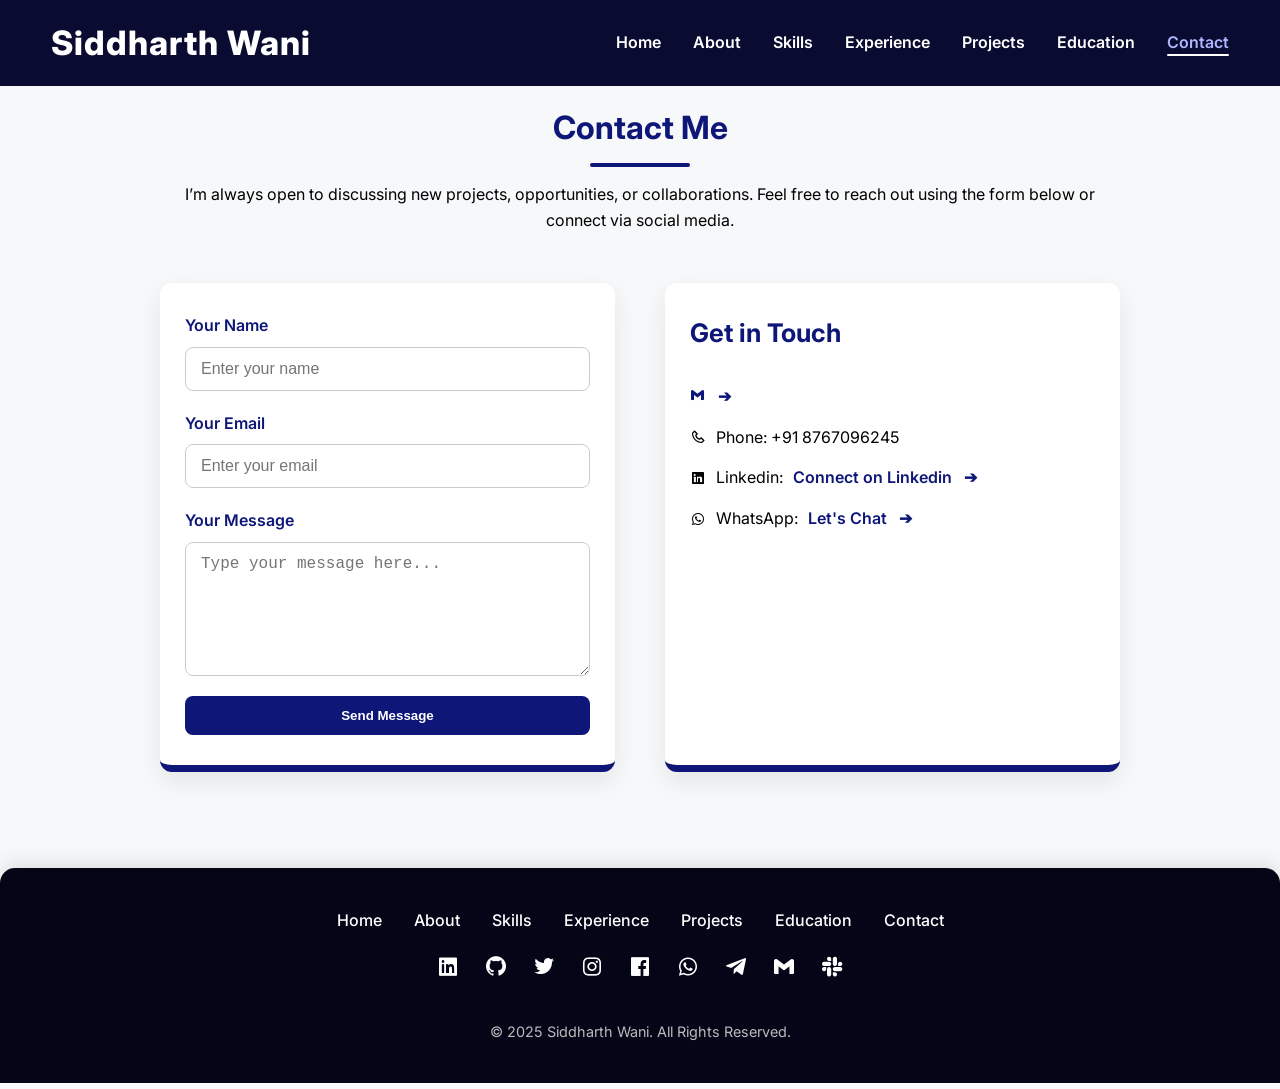
==== commit 6092102f: "Update contact.html" ====
--- a/contact.html
+++ b/contact.html
@@ -53,9 +53,9 @@
       <div class="contact-info fade-in">
         <h3>Get in Touch</h3>
         <p>
-  <i class='bx bx-envelope'></i> Email:
-  <a id="emailLink">Send an Email</a>
-</p>
+        <a href="https://mail.google.com/mail/?view=cm&fs=1&to=wanisiddharthb@gmail.com&su=Hello%20Siddharth&body=I%20want%20to%20connect%20with%20you" target="_blank">
+          <i class='bx bxl-gmail'></i>
+        </a>
 
         <p><i class='bx bx-phone'></i> Phone: +91 8767096245</p>
         <p><i class='bx bxl-linkedin-square'></i> Linkedin: <a href="https://www.linkedin.com/in/siddharthwani/"
@@ -115,3 +115,4 @@
 
 </html>
 
+
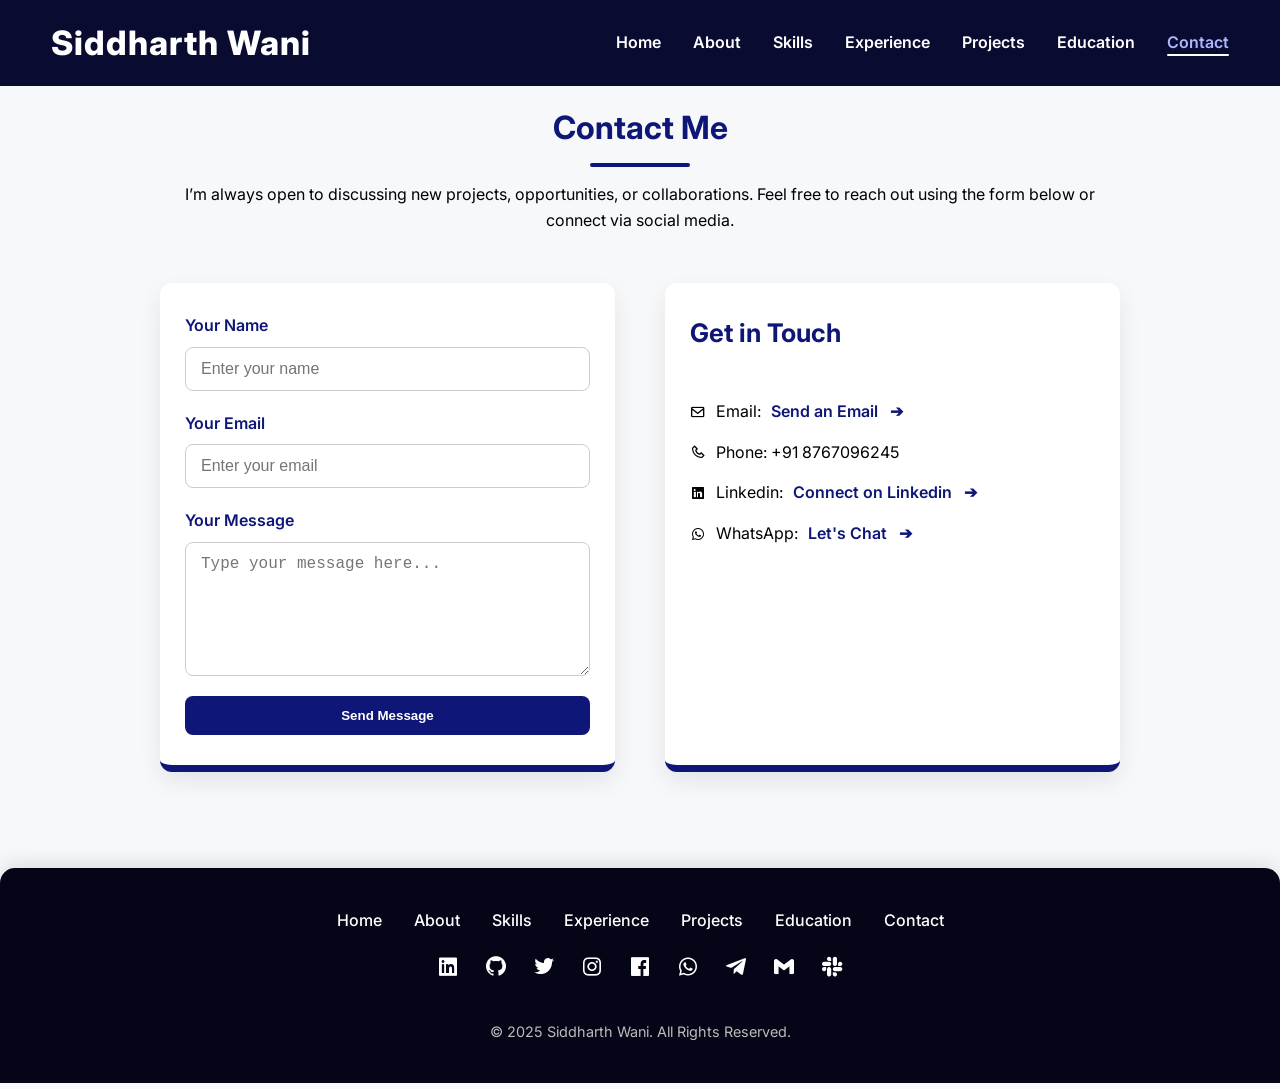
==== commit 53721796: "Update contact.html" ====
--- a/contact.html
+++ b/contact.html
@@ -53,9 +53,8 @@
       <div class="contact-info fade-in">
         <h3>Get in Touch</h3>
         <p>
-        <a href="https://mail.google.com/mail/?view=cm&fs=1&to=wanisiddharthb@gmail.com&su=Hello%20Siddharth&body=I%20want%20to%20connect%20with%20you" target="_blank">
-          <i class='bx bxl-gmail'></i>
-        </a>
+        <p><i class='bx bx-envelope'></i> Email: <a
+            href="https://mail.google.com/mail/?view=cm&fs=1&to=wanisiddharthb@gmail.com&su=Hello%20Siddharth&body=I%20want%20to%20connect%20with%20you" target="_blank">Send an Email</a></p>
 
         <p><i class='bx bx-phone'></i> Phone: +91 8767096245</p>
         <p><i class='bx bxl-linkedin-square'></i> Linkedin: <a href="https://www.linkedin.com/in/siddharthwani/"
@@ -116,3 +115,4 @@
 </html>
 
 
+
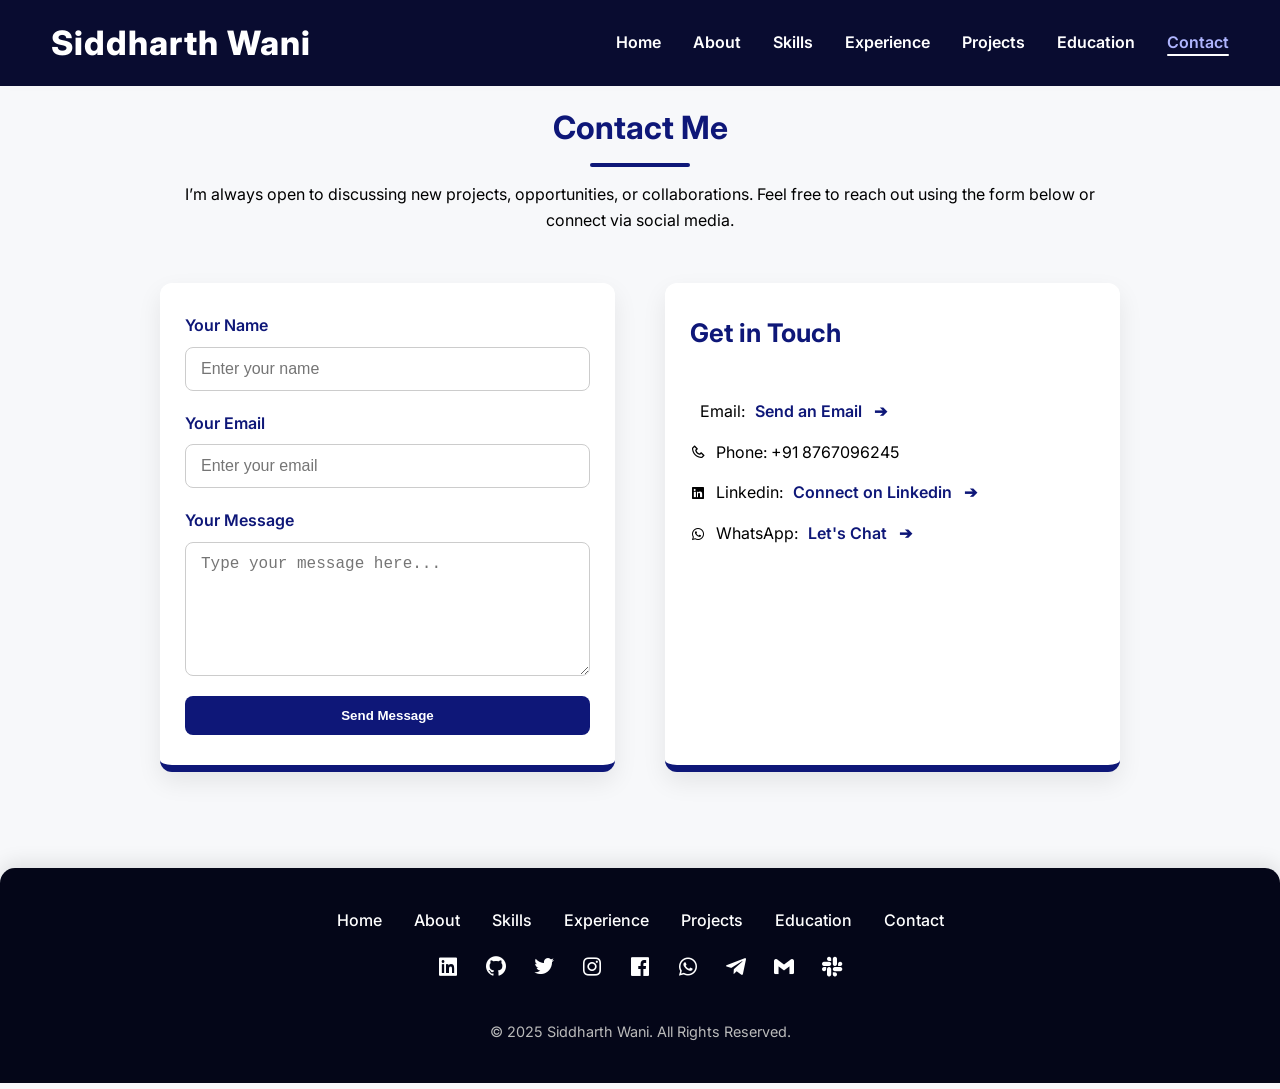
==== commit 0fa05205: "Update contact.html" ====
--- a/contact.html
+++ b/contact.html
@@ -53,7 +53,7 @@
       <div class="contact-info fade-in">
         <h3>Get in Touch</h3>
         <p>
-        <p><i class='bx bx-envelope'></i> Email: <a
+        <p><i class='bx bx1-envelope'></i> Email: <a
             href="https://mail.google.com/mail/?view=cm&fs=1&to=wanisiddharthb@gmail.com&su=Hello%20Siddharth&body=I%20want%20to%20connect%20with%20you" target="_blank">Send an Email</a></p>
 
         <p><i class='bx bx-phone'></i> Phone: +91 8767096245</p>
@@ -116,3 +116,4 @@
 
 
 
+
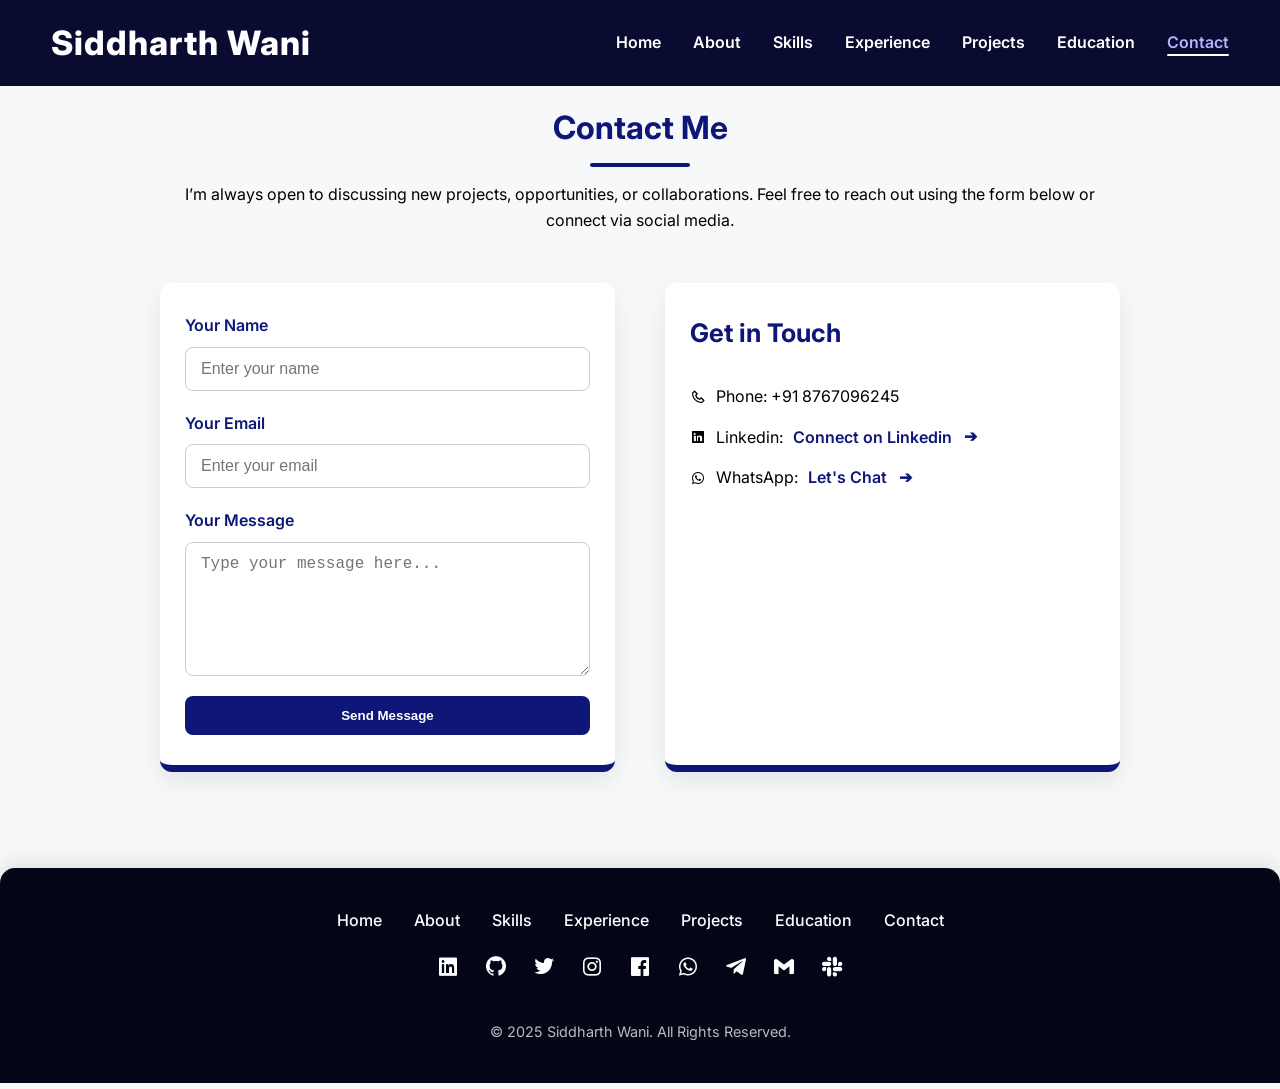
==== commit b978f167: "Update contact.html" ====
--- a/contact.html
+++ b/contact.html
@@ -52,10 +52,6 @@
       </form>
       <div class="contact-info fade-in">
         <h3>Get in Touch</h3>
-        <p>
-        <p><i class='bx bx1-envelope'></i> Email: <a
-            href="https://mail.google.com/mail/?view=cm&fs=1&to=wanisiddharthb@gmail.com&su=Hello%20Siddharth&body=I%20want%20to%20connect%20with%20you" target="_blank">Send an Email</a></p>
-
         <p><i class='bx bx-phone'></i> Phone: +91 8767096245</p>
         <p><i class='bx bxl-linkedin-square'></i> Linkedin: <a href="https://www.linkedin.com/in/siddharthwani/"
             target="_blank">Connect on Linkedin</a></p>
@@ -117,3 +113,4 @@
 
 
 
+
